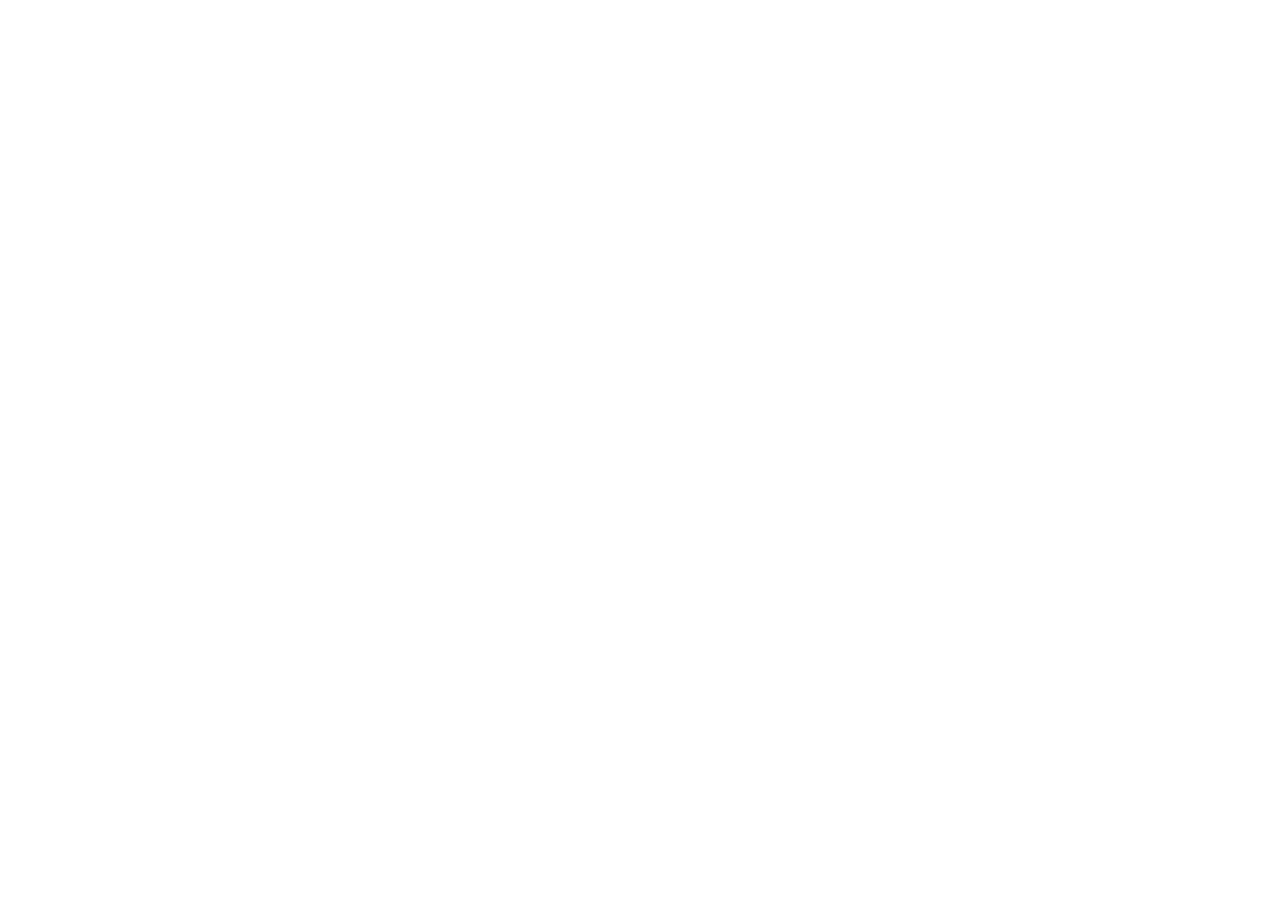
==== index.html @ 92a8d771 "feat: add HTML5 boilerplate and head metadata for index.html" ====
<!DOCTYPE html>
<html lang="en">
<head>
    <meta charset="UTF-8">
    <meta name="viewport" content="width=device-width, initial-scale=1.0">
    <meta name="description" content="Diptoneel De - Personal & Professional Portfolio | M.Tech CSE Student at IIIT Hyderabad">
    <meta name="author" content="Diptoneel De">
    <title>Diptoneel De | Personal & Professional Portfolio</title>
    
    <!-- Google Fonts -->
    <link rel="preconnect" href="https://fonts.googleapis.com">
    <link rel="preconnect" href="https://fonts.gstatic.com" crossorigin>
    <link href="https://fonts.googleapis.com/css2?family=Outfit:wght@300;400;500;600;700&family=Plus+Jakarta+Sans:wght@400;500;600;700&display=swap" rel="stylesheet">
    
    <!-- External Stylesheet -->
    <link rel="stylesheet" href="css/style.css">
</head>
<body>
    <div id="app">
        <!-- content -->
    </div>
</body>
</html>
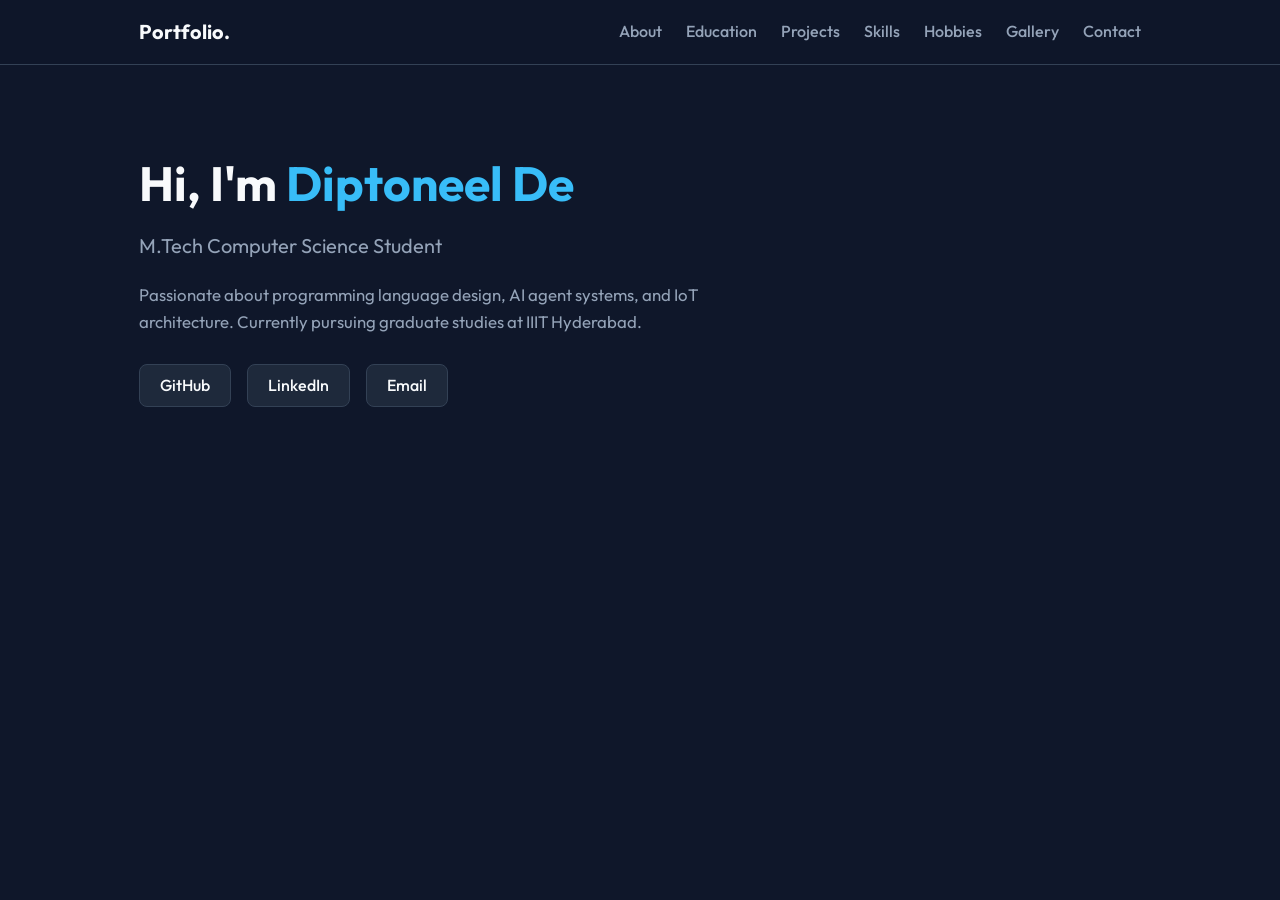
==== commit 9251c900: "feat: add navigation bar and hero header section" ====
--- a/index.html
+++ b/index.html
@@ -1,23 +1,56 @@
 <!DOCTYPE html>
 <html lang="en">
+
 <head>
     <meta charset="UTF-8">
     <meta name="viewport" content="width=device-width, initial-scale=1.0">
-    <meta name="description" content="Diptoneel De - Personal & Professional Portfolio | M.Tech CSE Student at IIIT Hyderabad">
-    <meta name="author" content="Diptoneel De">
+    <meta name="description"
+        content="Diptoneel De - Personal & Professional Portfolio | M.Tech CSE Student at IIIT Hyderabad">
     <title>Diptoneel De | Personal & Professional Portfolio</title>
-    
-    <!-- Google Fonts -->
+
     <link rel="preconnect" href="https://fonts.googleapis.com">
     <link rel="preconnect" href="https://fonts.gstatic.com" crossorigin>
-    <link href="https://fonts.googleapis.com/css2?family=Outfit:wght@300;400;500;600;700&family=Plus+Jakarta+Sans:wght@400;500;600;700&display=swap" rel="stylesheet">
-    
-    <!-- External Stylesheet -->
+    <link
+        href="https://fonts.googleapis.com/css2?family=Outfit:wght@400;500;600;700&family=Plus+Jakarta+Sans:wght@400;500;600;700&display=swap"
+        rel="stylesheet">
+
     <link rel="stylesheet" href="css/style.css">
 </head>
+
 <body>
-    <div id="app">
-        <!-- content -->
-    </div>
+    <header class="navbar">
+        <div class="container nav-container">
+            <a href="#" class="nav-logo">Portfolio.</a>
+            <nav class="nav-links">
+                <a href="#about">About</a>
+                <a href="#education">Education</a>
+                <a href="#projects">Projects</a>
+                <a href="#skills">Skills</a>
+                <a href="#hobbies">Hobbies</a>
+                <a href="#gallery">Gallery</a>
+                <a href="#contact">Contact</a>
+            </nav>
+        </div>
+    </header>
+
+    <main class="container">
+        <section class="hero" id="about">
+            <div class="hero-content">
+                <h1>Hi, I'm <span class="highlight">Diptoneel De</span></h1>
+                <p class="subtitle">M.Tech Computer Science Student</p>
+                <p class="bio">
+                    Passionate about programming language design, AI agent systems, and IoT architecture. Currently
+                    pursuing graduate studies at IIIT Hyderabad.
+                </p>
+                <div class="social-links">
+                    <a href="https://github.com/neel-d9" target="_blank" rel="noopener">GitHub</a>
+                    <a href="https://www.linkedin.com/in/diptoneel-de-316224146" target="_blank"
+                        rel="noopener">LinkedIn</a>
+                    <a href="mailto:diptoneelde@gmail.com">Email</a>
+                </div>
+            </div>
+        </section>
+    </main>
 </body>
-</html>
+
+</html>
--- a/css/style.css
+++ b/css/style.css
@@ -0,0 +1,120 @@
+:root {
+    --bg-primary: #0f172a;
+    --bg-card: #1e293b;
+    --accent: #38bdf8;
+    --accent-hover: #818cf8;
+    --text: #f8fafc;
+    --text-muted: #94a3b8;
+    --border: #334155;
+    --font: 'Outfit', 'Plus Jakarta Sans', sans-serif;
+}
+
+* {
+    box-sizing: border-box;
+    margin: 0;
+    padding: 0;
+}
+
+body {
+    background-color: var(--bg-primary);
+    color: var(--text);
+    font-family: var(--font);
+    line-height: 1.6;
+}
+
+a {
+    color: var(--accent);
+    text-decoration: none;
+    transition: color 0.2s ease;
+}
+
+a:hover {
+    color: var(--accent-hover);
+}
+
+.container {
+    max-width: 1050px;
+    margin: 0 auto;
+    padding: 0 1.5rem;
+}
+
+.navbar {
+    position: sticky;
+    top: 0;
+    z-index: 100;
+    background: rgba(15, 23, 42, 0.85);
+    backdrop-filter: blur(10px);
+    border-bottom: 1px solid var(--border);
+    padding: 1rem 0;
+}
+
+.nav-container {
+    display: flex;
+    justify-content: space-between;
+    align-items: center;
+}
+
+.nav-logo {
+    font-size: 1.25rem;
+    font-weight: 700;
+    color: var(--text);
+}
+
+.nav-links {
+    display: flex;
+    gap: 1.5rem;
+}
+
+.nav-links a {
+    color: var(--text-muted);
+    font-weight: 500;
+}
+
+.nav-links a:hover {
+    color: var(--accent);
+}
+
+.hero {
+    padding: 5rem 0 3rem 0;
+}
+
+.hero h1 {
+    font-size: 3rem;
+    margin-bottom: 0.5rem;
+}
+
+.highlight {
+    color: var(--accent);
+}
+
+.subtitle {
+    font-size: 1.25rem;
+    color: var(--text-muted);
+    margin-bottom: 1.25rem;
+}
+
+.bio {
+    max-width: 650px;
+    color: var(--text-muted);
+    margin-bottom: 1.75rem;
+    font-size: 1.05rem;
+}
+
+.social-links {
+    display: flex;
+    gap: 1rem;
+}
+
+.social-links a {
+    background: var(--bg-card);
+    border: 1px solid var(--border);
+    padding: 0.5rem 1.25rem;
+    border-radius: 8px;
+    color: var(--text);
+    font-weight: 500;
+}
+
+.social-links a:hover {
+    border-color: var(--accent);
+    color: var(--accent);
+}
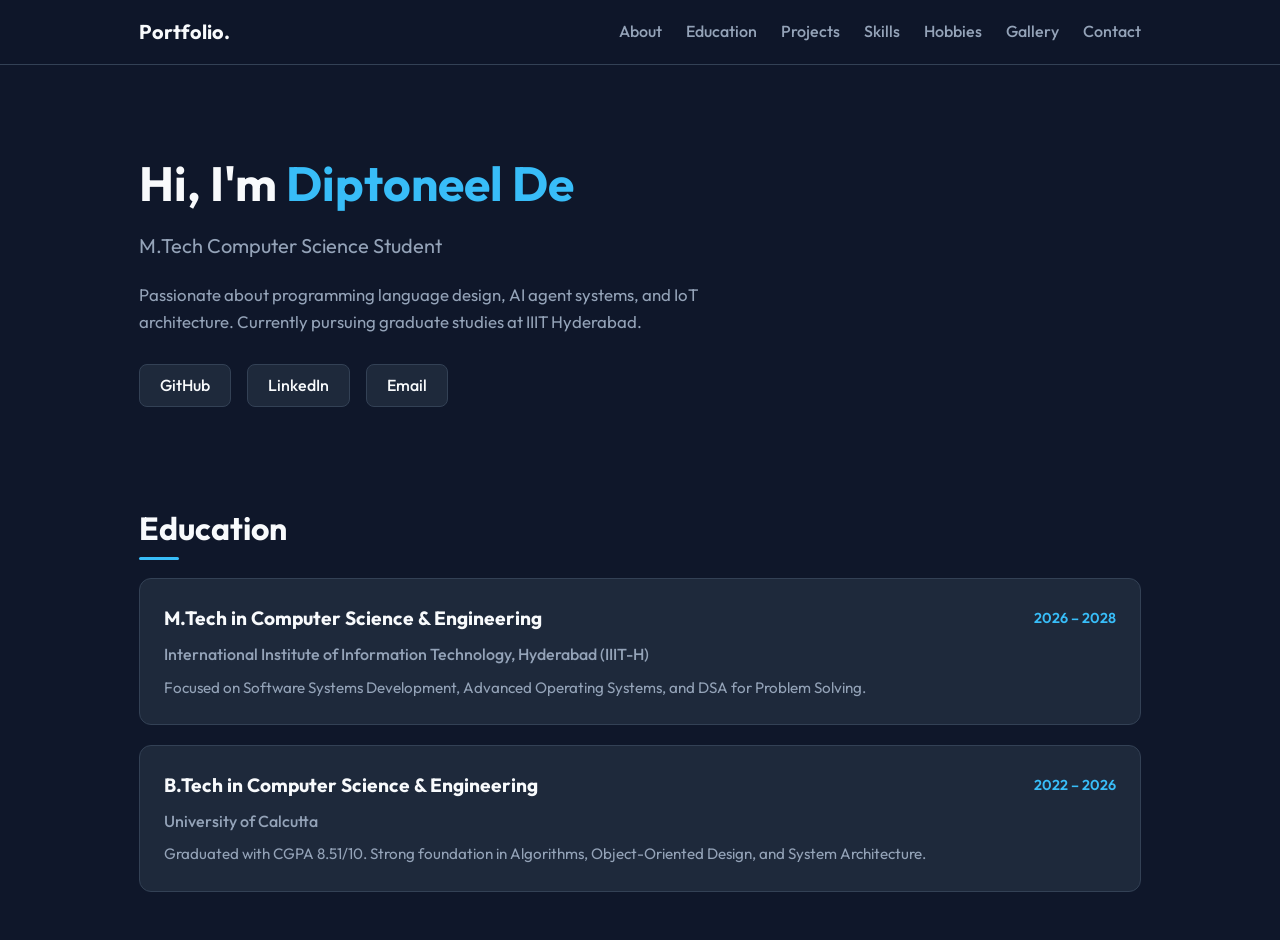
==== commit 0d9413d2: "feat: add education section with timeline layout" ====
--- a/index.html
+++ b/index.html
@@ -50,6 +50,31 @@
                 </div>
             </div>
         </section>
+
+        <section class="section" id="education">
+            <h2 class="section-title">Education</h2>
+            <div class="education-grid">
+                <div class="card education-card">
+                    <div class="card-header">
+                        <h3>M.Tech in Computer Science & Engineering</h3>
+                        <span class="year">2026 – 2028</span>
+                    </div>
+                    <p class="institution">International Institute of Information Technology, Hyderabad (IIIT-H)</p>
+                    <p class="details">Focused on Software Systems Development, Advanced Operating Systems, and DSA for
+                        Problem Solving.</p>
+                </div>
+
+                <div class="card education-card">
+                    <div class="card-header">
+                        <h3>B.Tech in Computer Science & Engineering</h3>
+                        <span class="year">2022 – 2026</span>
+                    </div>
+                    <p class="institution">University of Calcutta</p>
+                    <p class="details">Graduated with CGPA 8.51/10. Strong foundation in Algorithms, Object-Oriented
+                        Design, and System Architecture.</p>
+                </div>
+            </div>
+        </section>
     </main>
 </body>
 
--- a/css/style.css
+++ b/css/style.css
@@ -118,3 +118,71 @@
     border-color: var(--accent);
     color: var(--accent);
 }
+
+.section {
+    padding: 3rem 0;
+}
+
+.section-title {
+    font-size: 2rem;
+    margin-bottom: 1.5rem;
+    position: relative;
+    display: inline-block;
+}
+
+.section-title::after {
+    content: '';
+    position: absolute;
+    bottom: -6px;
+    left: 0;
+    width: 40px;
+    height: 3px;
+    background-color: var(--accent);
+    border-radius: 2px;
+}
+
+.education-grid {
+    display: flex;
+    flex-direction: column;
+    gap: 1.25rem;
+}
+
+.card {
+    background-color: var(--bg-card);
+    border: 1px solid var(--border);
+    border-radius: 12px;
+    padding: 1.5rem;
+    transition: transform 0.2s ease, border-color 0.2s ease;
+}
+
+.card:hover {
+    border-color: rgba(56, 189, 248, 0.4);
+}
+
+.card-header {
+    display: flex;
+    justify-content: space-between;
+    align-items: center;
+    margin-bottom: 0.5rem;
+}
+
+.card-header h3 {
+    font-size: 1.2rem;
+}
+
+.year {
+    color: var(--accent);
+    font-size: 0.9rem;
+    font-weight: 600;
+}
+
+.institution {
+    color: var(--text-muted);
+    font-weight: 500;
+    margin-bottom: 0.5rem;
+}
+
+.details {
+    color: var(--text-muted);
+    font-size: 0.95rem;
+}
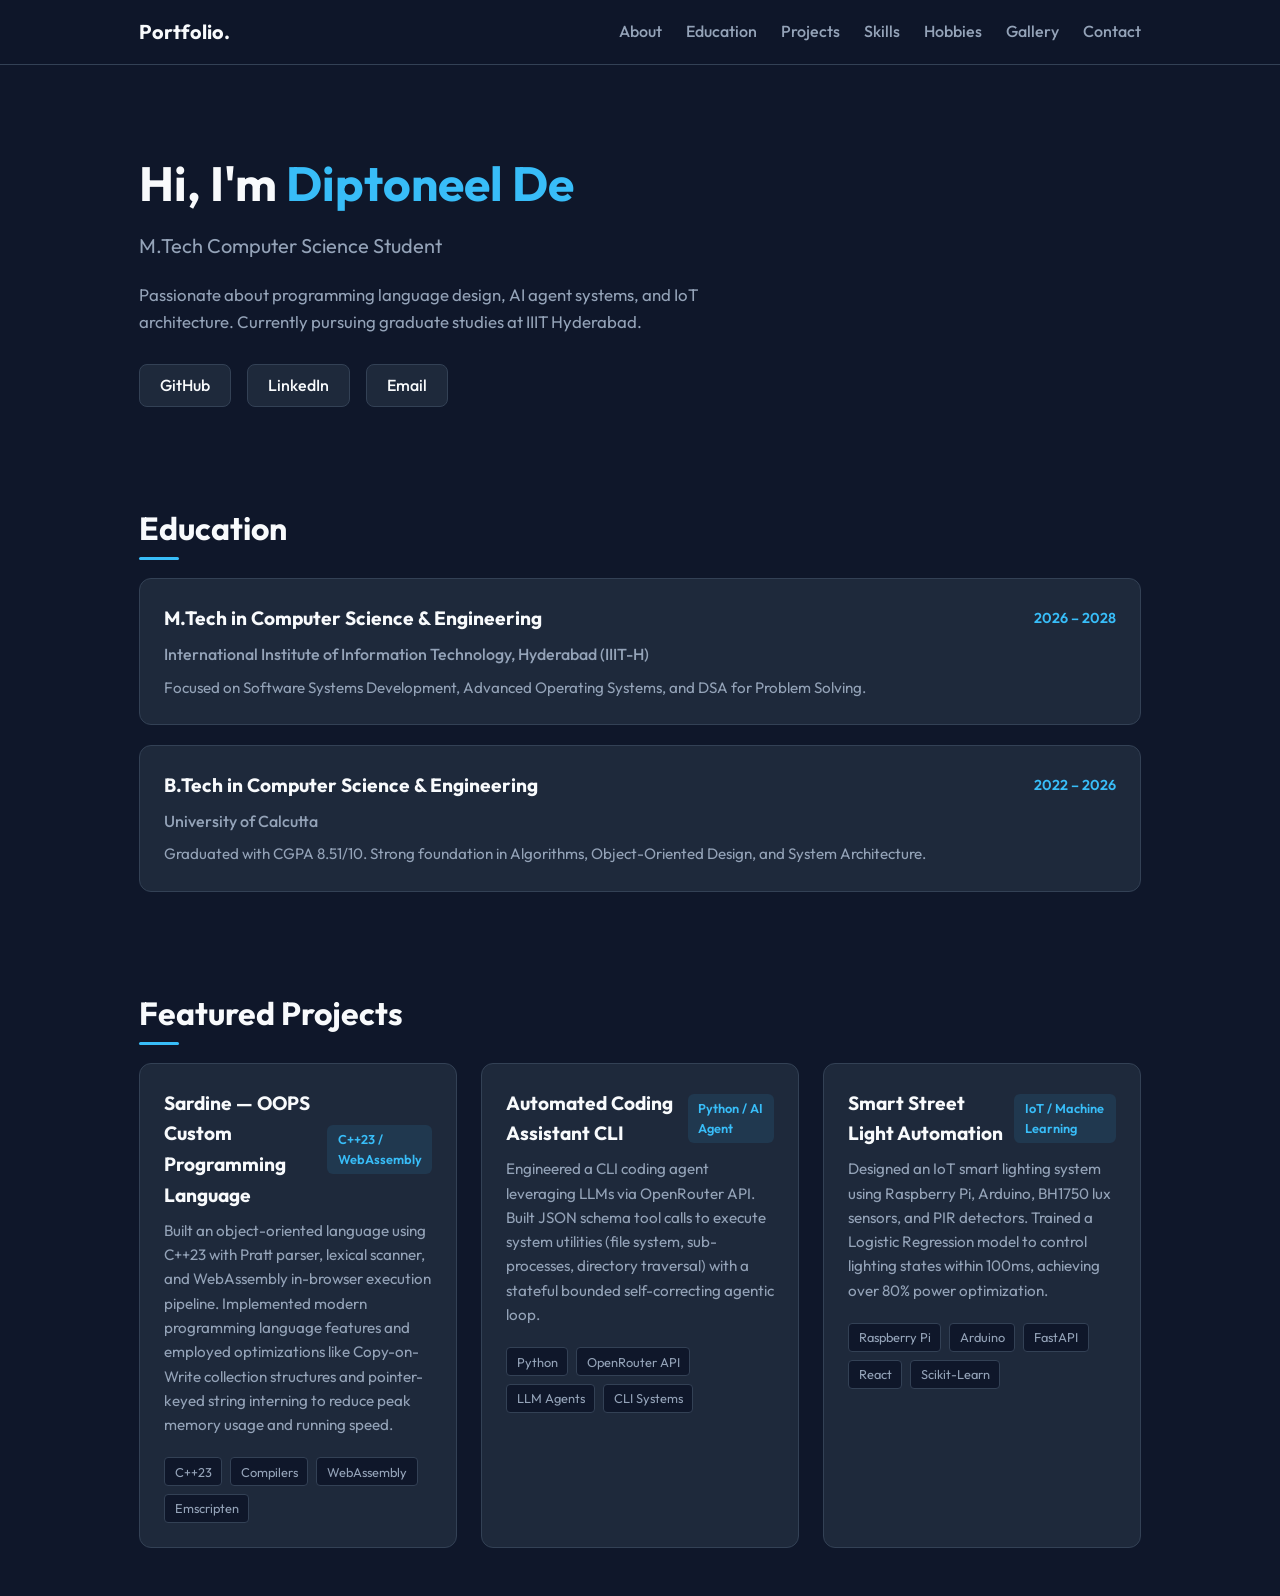
==== commit 6e3fc25e: "feat: add featured projects section with project cards and tech stack tags" ====
--- a/index.html
+++ b/index.html
@@ -75,6 +75,67 @@
                 </div>
             </div>
         </section>
+
+        <section class="section" id="projects">
+            <h2 class="section-title">Featured Projects</h2>
+            <div class="projects-grid">
+                <div class="card project-card">
+                    <div class="card-header">
+                        <h3>Sardine — OOPS Custom Programming Language</h3>
+                        <span class="tag">C++23 / WebAssembly</span>
+                    </div>
+                    <p class="project-desc">
+                        Built an object-oriented language using C++23 with Pratt parser, lexical scanner, and
+                        WebAssembly in-browser execution pipeline. Implemented modern programming language features and
+                        employed optimizations like Copy-on-Write collection structures and
+                        pointer-keyed string interning to reduce peak memory usage and running speed.
+                    </p>
+                    <div class="tech-stack">
+                        <span>C++23</span>
+                        <span>Compilers</span>
+                        <span>WebAssembly</span>
+                        <span>Emscripten</span>
+                    </div>
+                </div>
+
+                <div class="card project-card">
+                    <div class="card-header">
+                        <h3>Automated Coding Assistant CLI</h3>
+                        <span class="tag">Python / AI Agent</span>
+                    </div>
+                    <p class="project-desc">
+                        Engineered a CLI coding agent leveraging LLMs via OpenRouter API. Built JSON schema tool calls
+                        to execute system utilities (file system, sub-processes, directory traversal) with a stateful
+                        bounded self-correcting agentic loop.
+                    </p>
+                    <div class="tech-stack">
+                        <span>Python</span>
+                        <span>OpenRouter API</span>
+                        <span>LLM Agents</span>
+                        <span>CLI Systems</span>
+                    </div>
+                </div>
+
+                <div class="card project-card">
+                    <div class="card-header">
+                        <h3>Smart Street Light Automation</h3>
+                        <span class="tag">IoT / Machine Learning</span>
+                    </div>
+                    <p class="project-desc">
+                        Designed an IoT smart lighting system using Raspberry Pi, Arduino, BH1750 lux sensors, and
+                        PIR detectors. Trained a Logistic Regression model to control lighting states within 100ms,
+                        achieving over 80% power optimization.
+                    </p>
+                    <div class="tech-stack">
+                        <span>Raspberry Pi</span>
+                        <span>Arduino</span>
+                        <span>FastAPI</span>
+                        <span>React</span>
+                        <span>Scikit-Learn</span>
+                    </div>
+                </div>
+            </div>
+        </section>
     </main>
 </body>
 
--- a/css/style.css
+++ b/css/style.css
@@ -186,3 +186,39 @@
     color: var(--text-muted);
     font-size: 0.95rem;
 }
+
+.projects-grid {
+    display: grid;
+    grid-template-columns: repeat(auto-fit, minmax(300px, 1fr));
+    gap: 1.5rem;
+}
+
+.tag {
+    font-size: 0.8rem;
+    background-color: rgba(56, 189, 248, 0.1);
+    color: var(--accent);
+    padding: 0.25rem 0.65rem;
+    border-radius: 6px;
+    font-weight: 600;
+}
+
+.project-desc {
+    color: var(--text-muted);
+    font-size: 0.95rem;
+    margin-bottom: 1.25rem;
+}
+
+.tech-stack {
+    display: flex;
+    flex-wrap: wrap;
+    gap: 0.5rem;
+}
+
+.tech-stack span {
+    background-color: #0f172a;
+    color: var(--text-muted);
+    border: 1px solid var(--border);
+    font-size: 0.8rem;
+    padding: 0.2rem 0.6rem;
+    border-radius: 4px;
+}
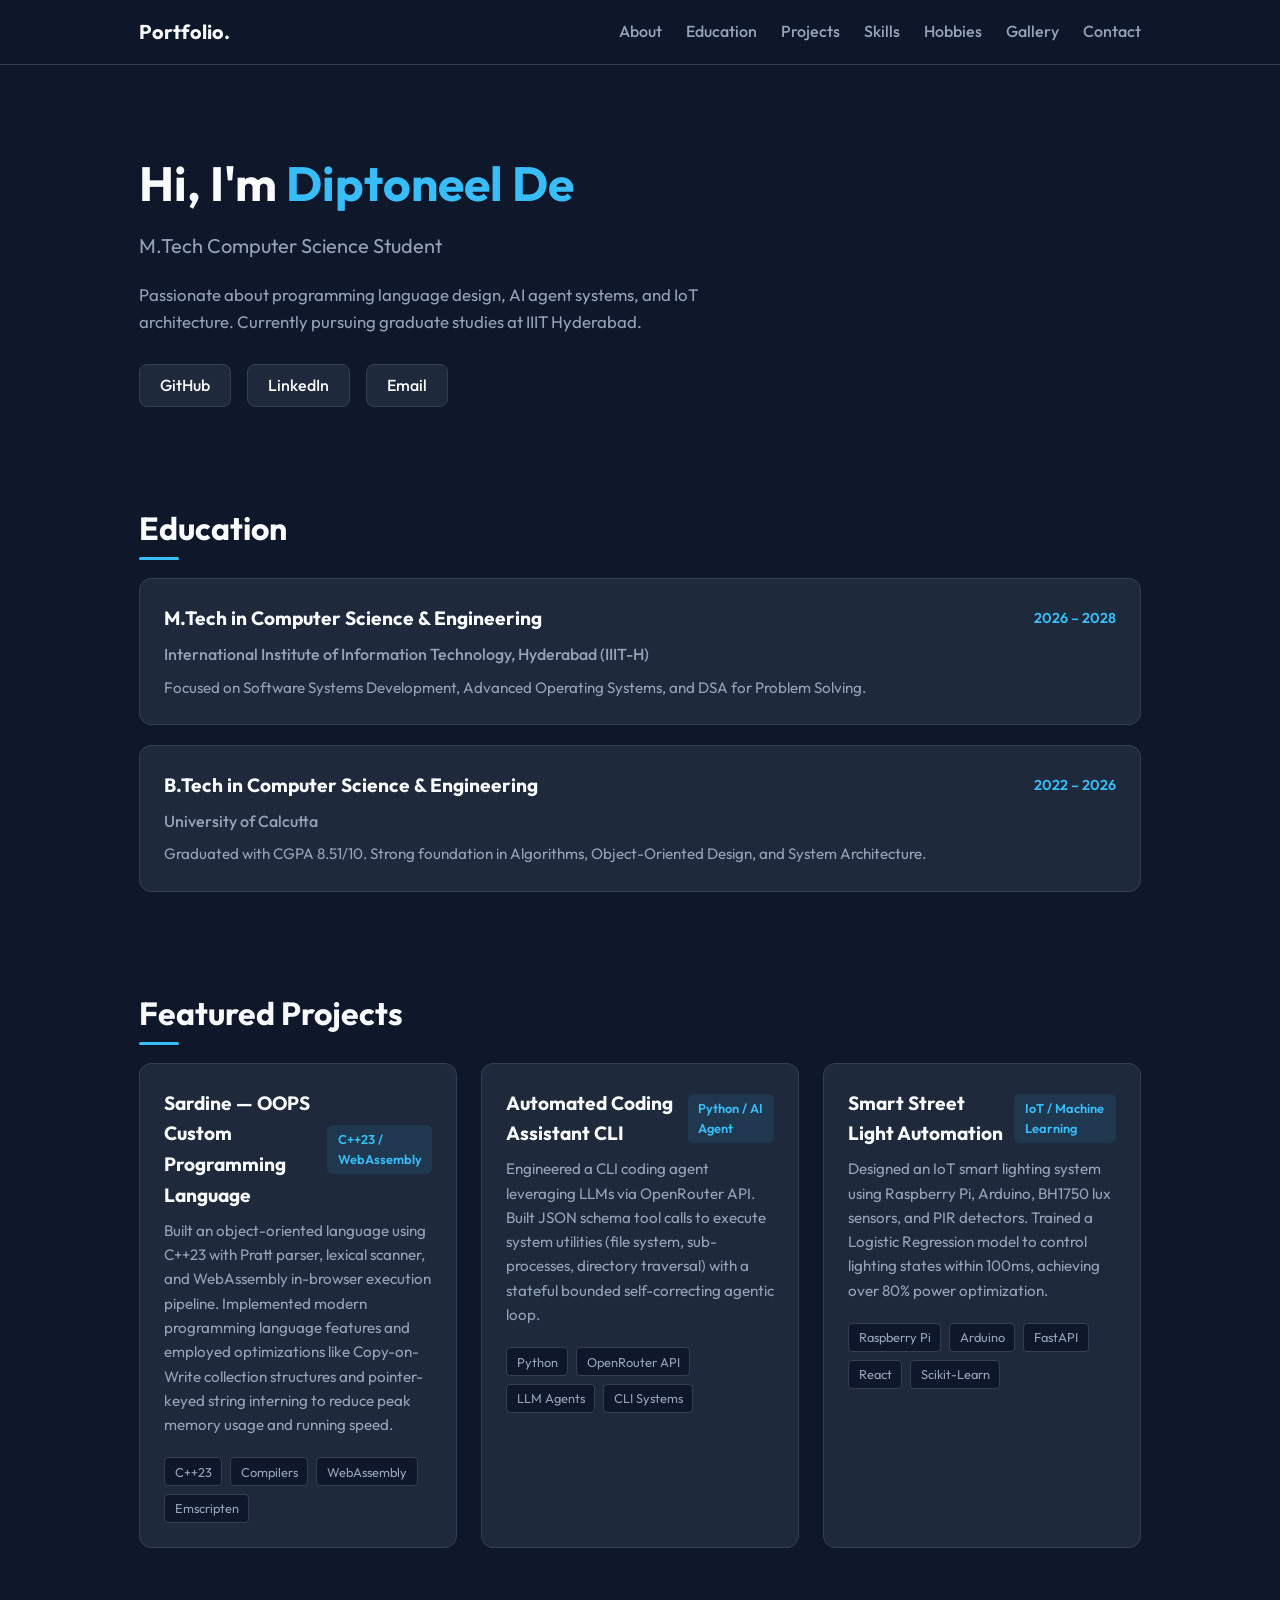
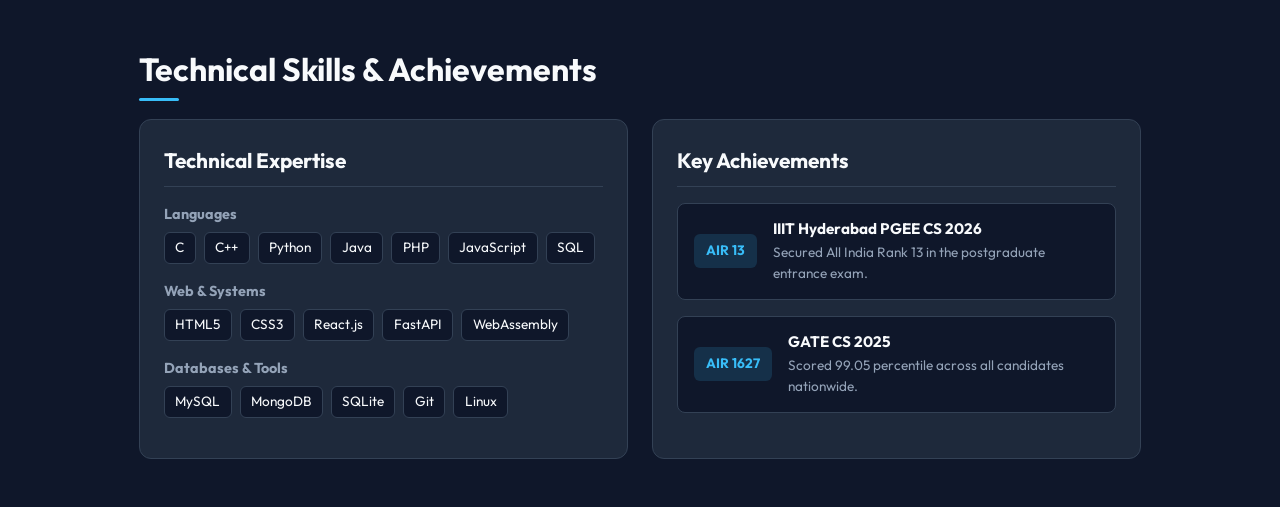
==== commit 517fbdda: "feat: add technical skills and academic achievements sections" ====
--- a/index.html
+++ b/index.html
@@ -136,6 +136,53 @@
                 </div>
             </div>
         </section>
+
+        <section class="section" id="skills">
+            <h2 class="section-title">Technical Skills & Achievements</h2>
+            <div class="skills-achievements-grid">
+                <div class="card skills-card">
+                    <h3>Technical Expertise</h3>
+                    <div class="skill-category">
+                        <h4>Languages</h4>
+                        <div class="tags-container">
+                            <span>C</span><span>C++</span><span>Python</span><span>Java</span><span>PHP</span><span>JavaScript</span><span>SQL</span>
+                        </div>
+                    </div>
+                    <div class="skill-category">
+                        <h4>Web & Systems</h4>
+                        <div class="tags-container">
+                            <span>HTML5</span><span>CSS3</span><span>React.js</span><span>FastAPI</span><span>WebAssembly</span>
+                        </div>
+                    </div>
+                    <div class="skill-category">
+                        <h4>Databases & Tools</h4>
+                        <div class="tags-container">
+                            <span>MySQL</span><span>MongoDB</span><span>SQLite</span><span>Git</span><span>Linux</span>
+                        </div>
+                    </div>
+                </div>
+
+                <div class="card achievements-card">
+                    <h3>Key Achievements</h3>
+                    <ul class="achievement-list">
+                        <li>
+                            <div class="achievement-rank">AIR 13</div>
+                            <div class="achievement-details">
+                                <strong>IIIT Hyderabad PGEE CS 2026</strong>
+                                <p>Secured All India Rank 13 in the postgraduate entrance exam.</p>
+                            </div>
+                        </li>
+                        <li>
+                            <div class="achievement-rank">AIR 1627</div>
+                            <div class="achievement-details">
+                                <strong>GATE CS 2025</strong>
+                                <p>Scored 99.05 percentile across all candidates nationwide.</p>
+                            </div>
+                        </li>
+                    </ul>
+                </div>
+            </div>
+        </section>
     </main>
 </body>
 
--- a/css/style.css
+++ b/css/style.css
@@ -222,3 +222,84 @@
     padding: 0.2rem 0.6rem;
     border-radius: 4px;
 }
+
+.skills-achievements-grid {
+    display: grid;
+    grid-template-columns: 1fr 1fr;
+    gap: 1.5rem;
+}
+
+@media (max-width: 768px) {
+    .skills-achievements-grid {
+        grid-template-columns: 1fr;
+    }
+}
+
+.skills-card h3, .achievements-card h3 {
+    font-size: 1.3rem;
+    margin-bottom: 1rem;
+    border-bottom: 1px solid var(--border);
+    padding-bottom: 0.5rem;
+}
+
+.skill-category {
+    margin-bottom: 1rem;
+}
+
+.skill-category h4 {
+    font-size: 0.9rem;
+    color: var(--text-muted);
+    margin-bottom: 0.4rem;
+}
+
+.tags-container {
+    display: flex;
+    flex-wrap: wrap;
+    gap: 0.5rem;
+}
+
+.tags-container span {
+    background-color: #0f172a;
+    color: var(--text);
+    border: 1px solid var(--border);
+    font-size: 0.85rem;
+    padding: 0.25rem 0.65rem;
+    border-radius: 6px;
+}
+
+.achievement-list {
+    list-style: none;
+    display: flex;
+    flex-direction: column;
+    gap: 1rem;
+}
+
+.achievement-list li {
+    display: flex;
+    gap: 1rem;
+    align-items: center;
+    background-color: #0f172a;
+    padding: 0.85rem 1rem;
+    border-radius: 8px;
+    border: 1px solid var(--border);
+}
+
+.achievement-rank {
+    background-color: rgba(56, 189, 248, 0.15);
+    color: var(--accent);
+    font-weight: 700;
+    font-size: 0.85rem;
+    padding: 0.4rem 0.75rem;
+    border-radius: 6px;
+    white-space: nowrap;
+}
+
+.achievement-details strong {
+    font-size: 0.95rem;
+    display: block;
+}
+
+.achievement-details p {
+    font-size: 0.85rem;
+    color: var(--text-muted);
+}
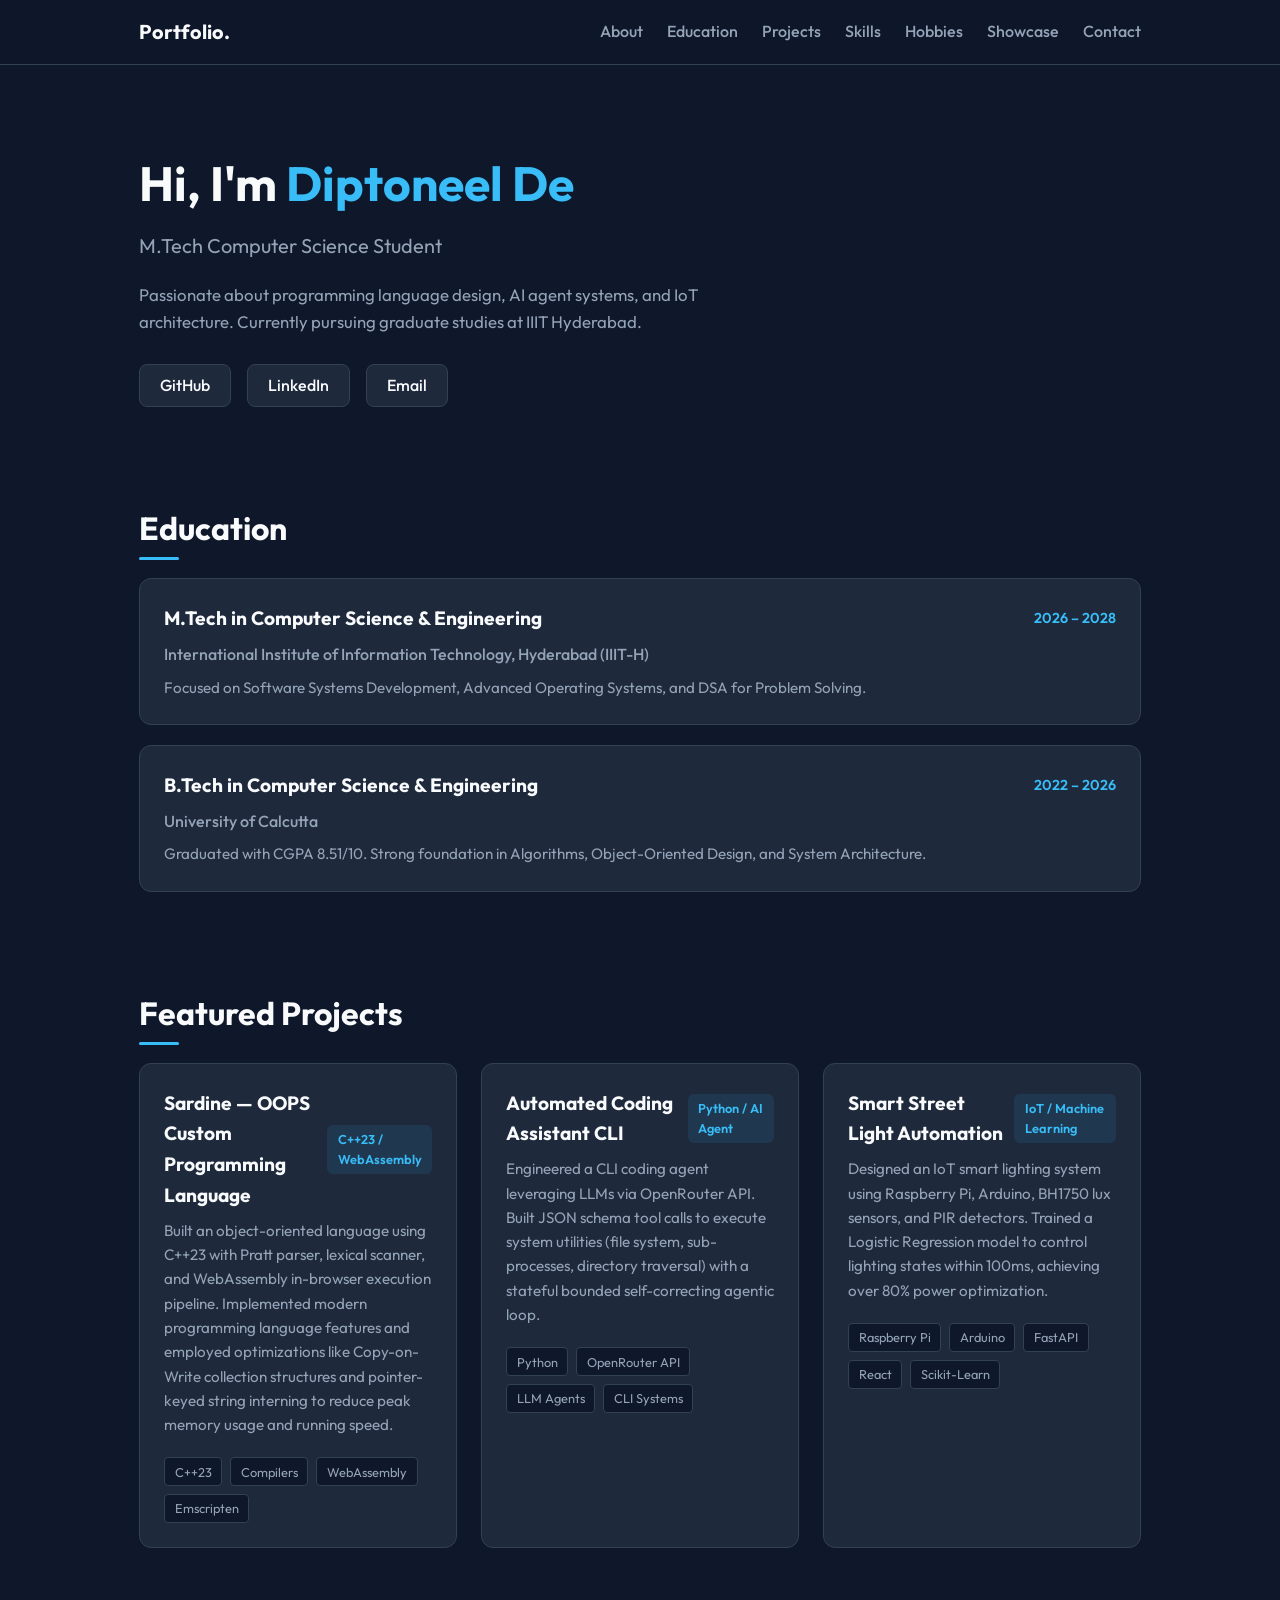
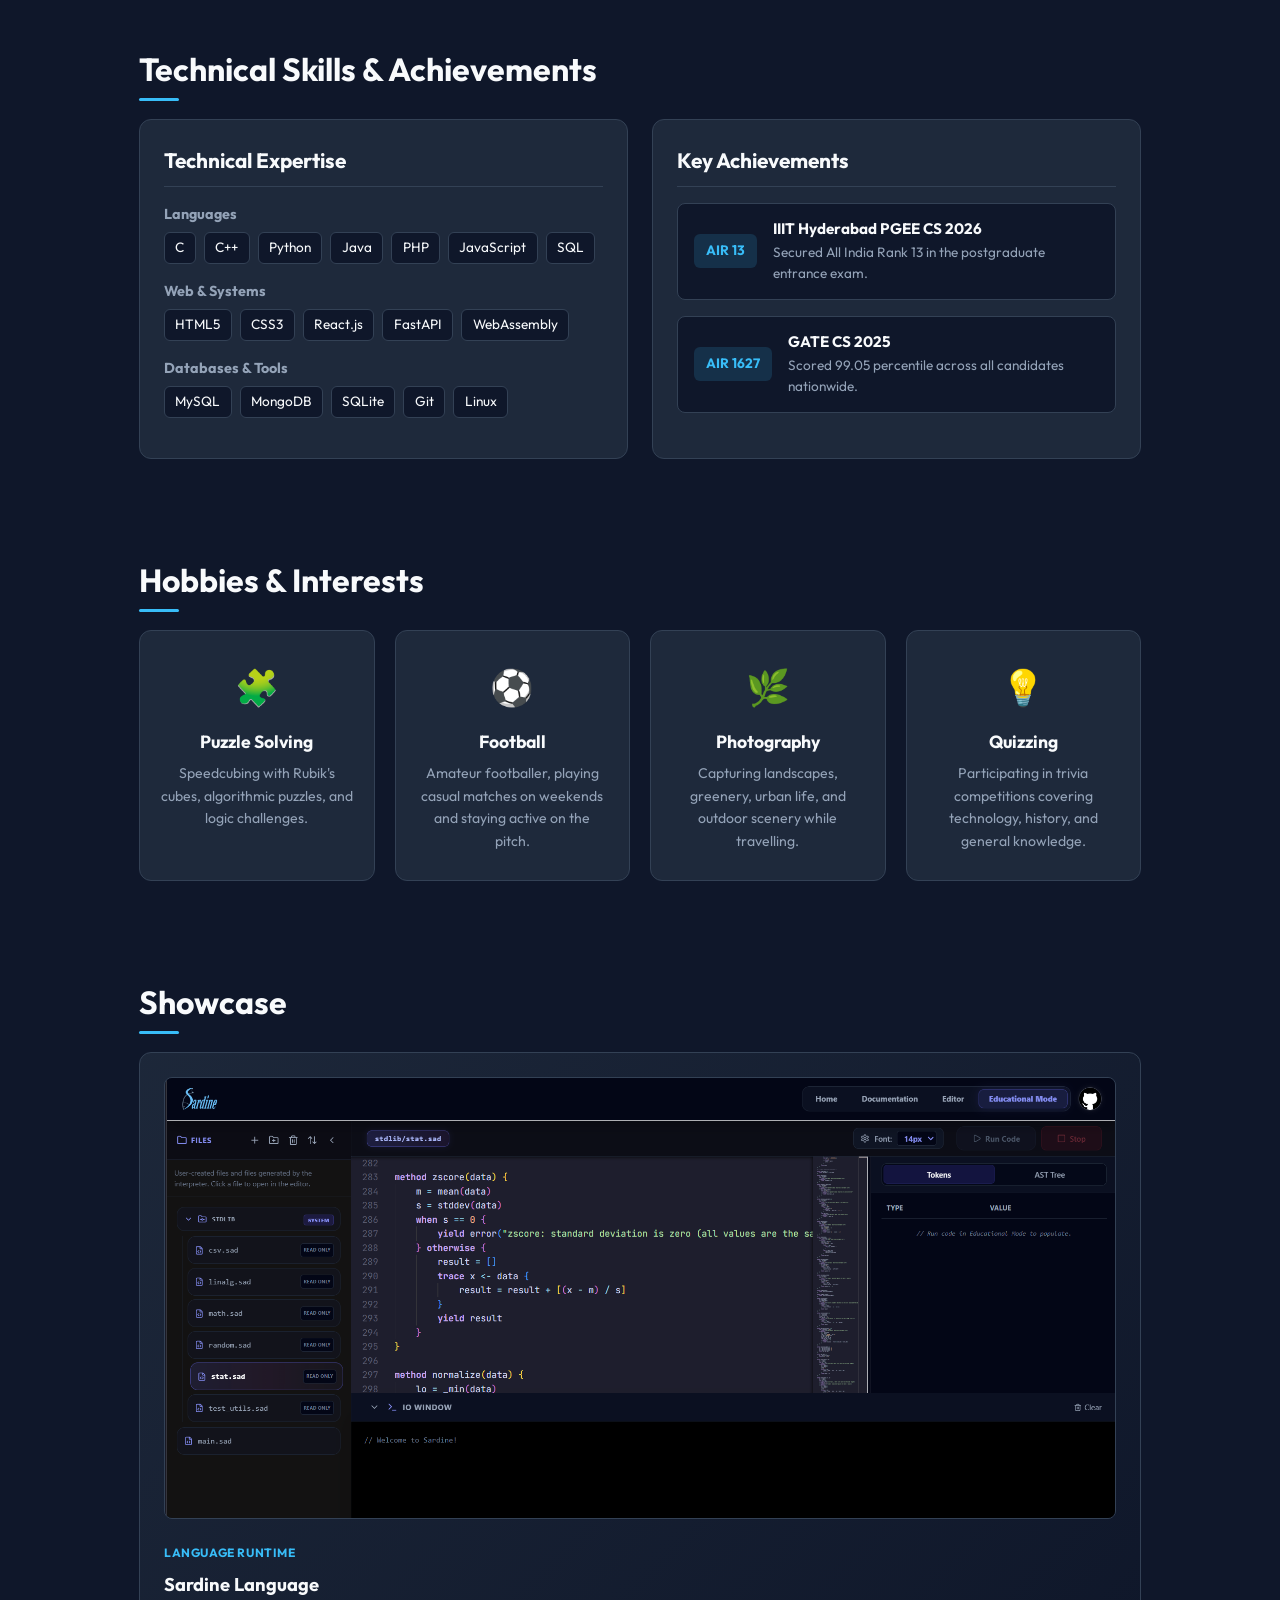
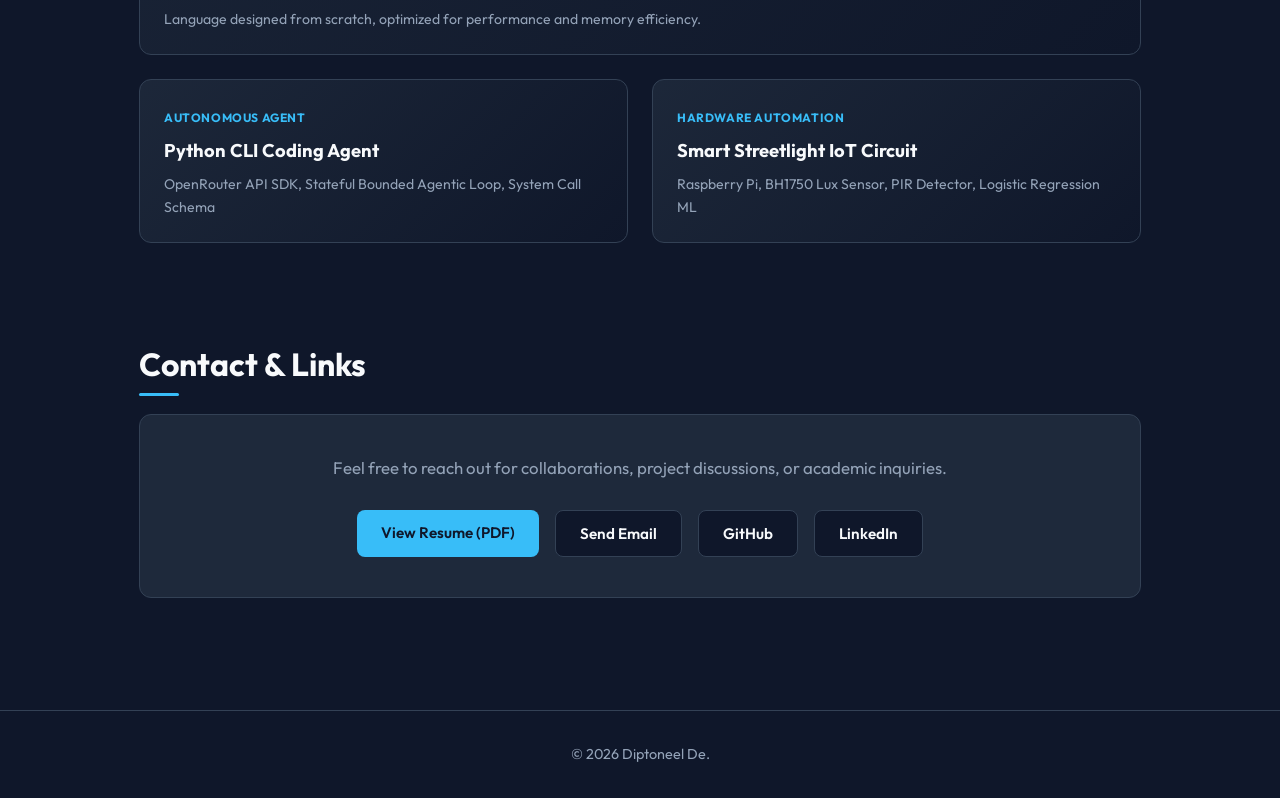
==== commit f43ff3a3: "feat: add contact section, resume link, showcase demo image, and footer" ====
--- a/index.html
+++ b/index.html
@@ -27,7 +27,7 @@
                 <a href="#projects">Projects</a>
                 <a href="#skills">Skills</a>
                 <a href="#hobbies">Hobbies</a>
-                <a href="#gallery">Gallery</a>
+                <a href="#showcase">Showcase</a>
                 <a href="#contact">Contact</a>
             </nav>
         </div>
@@ -183,7 +183,89 @@
                 </div>
             </div>
         </section>
+
+        <section class="section" id="hobbies">
+            <h2 class="section-title">Hobbies & Interests</h2>
+            <div class="hobbies-grid">
+                <div class="card hobby-card">
+                    <div class="hobby-icon">🧩</div>
+                    <h3>Puzzle Solving</h3>
+                    <p>Speedcubing with Rubik's cubes, algorithmic puzzles, and logic challenges.</p>
+                </div>
+                <div class="card hobby-card">
+                    <div class="hobby-icon">⚽</div>
+                    <h3>Football</h3>
+                    <p>Amateur footballer, playing casual matches on weekends and staying active on the pitch.
+                    </p>
+                </div>
+                <div class="card hobby-card">
+                    <div class="hobby-icon">🌿</div>
+                    <h3>Photography</h3>
+                    <p>Capturing landscapes, greenery, urban life, and outdoor scenery while travelling.</p>
+                </div>
+                <div class="card hobby-card">
+                    <div class="hobby-icon">💡</div>
+                    <h3>Quizzing</h3>
+                    <p>Participating in trivia competitions covering technology, history, and general knowledge.</p>
+                </div>
+            </div>
+        </section>
+
+        <section class="section" id="showcase">
+            <h2 class="section-title">Showcase</h2>
+            <div class="showcase-container">
+                <div class="gallery-card featured-showcase">
+                    <div class="showcase-img-wrapper">
+                        <img src="images/sardine_demo.png" alt="Sardine Language Demo" class="showcase-img">
+                    </div>
+                    <div class="gallery-box">
+                        <span class="box-tag">Language Runtime</span>
+                        <h4>Sardine Language</h4>
+                        <p>Language designed from scratch, optimized for performance and memory efficiency.</p>
+                    </div>
+                </div>
+
+                <div class="showcase-subgrid">
+                    <div class="gallery-card">
+                        <div class="gallery-box">
+                            <span class="box-tag">Autonomous Agent</span>
+                            <h4>Python CLI Coding Agent</h4>
+                            <p>OpenRouter API SDK, Stateful Bounded Agentic Loop, System Call Schema</p>
+                        </div>
+                    </div>
+                    <div class="gallery-card">
+                        <div class="gallery-box">
+                            <span class="box-tag">Hardware Automation</span>
+                            <h4>Smart Streetlight IoT Circuit</h4>
+                            <p>Raspberry Pi, BH1750 Lux Sensor, PIR Detector, Logistic Regression ML</p>
+                        </div>
+                    </div>
+                </div>
+            </div>
+        </section>
+
+        <section class="section" id="contact">
+            <h2 class="section-title">Contact & Links</h2>
+            <div class="card contact-card">
+                <p class="contact-text">
+                    Feel free to reach out for collaborations, project discussions, or academic inquiries.
+                </p>
+                <div class="contact-actions">
+                    <a href="https://drive.google.com/file/d/1TDtEQa9n_szNmQNCbdfW0vTIq1kx1s-n/view?usp=sharing"
+                        target="_blank" rel="noopener" class="btn btn-primary">View Resume (PDF)</a>
+                    <a href="mailto:diptoneelde@gmail.com" class="btn btn-secondary">Send Email</a>
+                    <a href="https://github.com/neel-d9" target="_blank" rel="noopener" class="btn btn-secondary">GitHub</a>
+                    <a href="https://www.linkedin.com/in/diptoneel-de-316224146" target="_blank" rel="noopener" class="btn btn-secondary">LinkedIn</a>
+                </div>
+            </div>
+        </section>
     </main>
+
+    <footer class="footer">
+        <div class="container footer-container">
+            <p>&copy; 2026 Diptoneel De.</p>
+        </div>
+    </footer>
 </body>
 
 </html>
--- a/css/style.css
+++ b/css/style.css
@@ -303,3 +303,150 @@
     font-size: 0.85rem;
     color: var(--text-muted);
 }
+
+.hobbies-grid {
+    display: grid;
+    grid-template-columns: repeat(auto-fit, minmax(220px, 1fr));
+    gap: 1.25rem;
+}
+
+.hobby-card {
+    text-align: center;
+    padding: 1.75rem 1.25rem;
+}
+
+.hobby-icon {
+    font-size: 2.2rem;
+    margin-bottom: 0.75rem;
+}
+
+.hobby-card h3 {
+    font-size: 1.1rem;
+    margin-bottom: 0.4rem;
+}
+
+.hobby-card p {
+    font-size: 0.88rem;
+    color: var(--text-muted);
+}
+
+.showcase-container {
+    display: flex;
+    flex-direction: column;
+    gap: 1.5rem;
+}
+
+.gallery-card {
+    background: linear-gradient(135deg, rgba(30, 41, 59, 0.9), rgba(15, 23, 42, 0.9));
+    border: 1px solid var(--border);
+    border-radius: 12px;
+    padding: 1.5rem;
+    transition: transform 0.2s ease, border-color 0.2s ease;
+}
+
+.gallery-card:hover {
+    border-color: var(--accent);
+}
+
+.featured-showcase {
+    display: flex;
+    flex-direction: column;
+    gap: 1.25rem;
+}
+
+.showcase-img-wrapper {
+    width: 100%;
+    overflow: hidden;
+    border-radius: 8px;
+    border: 1px solid var(--border);
+    background-color: #0f172a;
+}
+
+.showcase-img {
+    width: 100%;
+    height: auto;
+    display: block;
+    object-fit: cover;
+}
+
+.showcase-subgrid {
+    display: grid;
+    grid-template-columns: repeat(auto-fit, minmax(280px, 1fr));
+    gap: 1.5rem;
+}
+
+.box-tag {
+    display: inline-block;
+    font-size: 0.75rem;
+    text-transform: uppercase;
+    letter-spacing: 0.05em;
+    color: var(--accent);
+    font-weight: 700;
+    margin-bottom: 0.5rem;
+}
+
+.gallery-box h4 {
+    font-size: 1.15rem;
+    margin-bottom: 0.5rem;
+}
+
+.gallery-box p {
+    font-size: 0.88rem;
+    color: var(--text-muted);
+}
+
+.contact-card {
+    text-align: center;
+    padding: 2.5rem 1.5rem;
+}
+
+.contact-text {
+    color: var(--text-muted);
+    font-size: 1.05rem;
+    margin-bottom: 1.75rem;
+}
+
+.contact-actions {
+    display: flex;
+    flex-wrap: wrap;
+    justify-content: center;
+    gap: 1rem;
+}
+
+.btn {
+    padding: 0.65rem 1.5rem;
+    border-radius: 8px;
+    font-weight: 600;
+    font-size: 0.95rem;
+    transition: all 0.2s ease;
+}
+
+.btn-primary {
+    background-color: var(--accent);
+    color: #0f172a;
+}
+
+.btn-primary:hover {
+    background-color: var(--accent-hover);
+    color: #ffffff;
+}
+
+.btn-secondary {
+    background-color: #0f172a;
+    color: var(--text);
+    border: 1px solid var(--border);
+}
+
+.btn-secondary:hover {
+    border-color: var(--accent);
+    color: var(--accent);
+}
+
+.footer {
+    border-top: 1px solid var(--border);
+    padding: 2rem 0;
+    margin-top: 4rem;
+    text-align: center;
+    color: var(--text-muted);
+    font-size: 0.9rem;
+}
